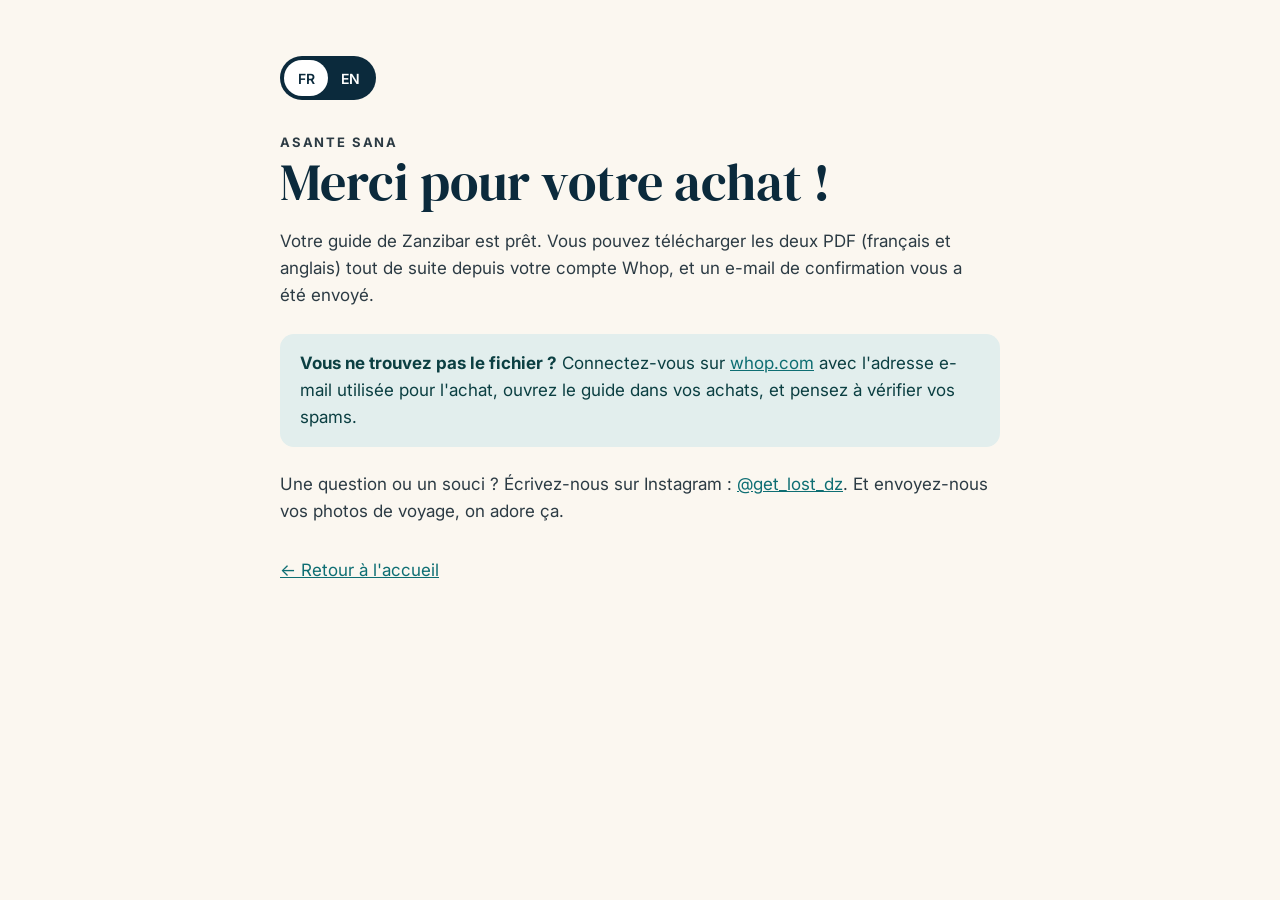
==== merci.html @ 0132ddbe "Add Zanzibar guide sales site with Whop checkout buttons One-page bilingual (FR/EN) sales page with " ====
<!doctype html>
<html lang="fr" data-lang="fr">
<head>
<meta charset="utf-8">
<meta name="viewport" content="width=device-width, initial-scale=1">
<title>Merci ! · Zanzibar, le guide complet</title>
<meta name="robots" content="noindex">
<link rel="preconnect" href="https://fonts.googleapis.com">
<link rel="preconnect" href="https://fonts.gstatic.com" crossorigin>
<link href="https://fonts.googleapis.com/css2?family=DM+Serif+Display&family=Inter:wght@400;600;700&display=swap" rel="stylesheet">
<link rel="stylesheet" href="styles.css">
<script src="script.js" defer></script>
</head>
<body>
<main class="simple">
  <div class="lang-switch" role="group" aria-label="Langue / Language" style="background: var(--navy); width: max-content; margin-bottom: 32px">
    <button type="button" data-set-lang="fr" aria-pressed="true">FR</button>
    <button type="button" data-set-lang="en" aria-pressed="false">EN</button>
  </div>

  <p class="kicker">Asante sana</p>
  <h1><span lang="fr">Merci pour votre achat !</span><span lang="en">Thank you for your purchase!</span></h1>

  <p>
    <span lang="fr">Votre guide de Zanzibar est prêt. Vous pouvez télécharger les deux PDF (français et anglais) tout de suite depuis votre compte Whop, et un e-mail de confirmation vous a été envoyé.</span>
    <span lang="en">Your Zanzibar guide is ready. You can download both PDFs (English and French) right away from your Whop account, and a confirmation email is on its way.</span>
  </p>

  <div class="note">
    <span lang="fr"><b>Vous ne trouvez pas le fichier ?</b> Connectez-vous sur <a href="https://whop.com">whop.com</a> avec l'adresse e-mail utilisée pour l'achat, ouvrez le guide dans vos achats, et pensez à vérifier vos spams.</span>
    <span lang="en"><b>Can't find the file?</b> Log in to <a href="https://whop.com">whop.com</a> with the email you used to buy, open the guide in your purchases, and check your spam folder.</span>
  </div>

  <p>
    <span lang="fr">Une question ou un souci ? Écrivez-nous sur Instagram : <a href="https://www.instagram.com/get_lost_dz/">@get_lost_dz</a>. Et envoyez-nous vos photos de voyage, on adore ça.</span>
    <span lang="en">A question or a problem? Message us on Instagram: <a href="https://www.instagram.com/get_lost_dz/">@get_lost_dz</a>. And send us your trip photos, we love them.</span>
  </p>

  <p style="margin-top: 32px"><a href="index.html"><span lang="fr">← Retour à l'accueil</span><span lang="en">← Back to home</span></a></p>
</main>
</body>
</html>
---- styles.css ----
:root {
  --navy: #0B2A3C;
  --teal: #0E6E73;
  --teal-light: #E2EEED;
  --cream: #FBF7F0;
  --sand: #F4EBDD;
  --line: #E6DCCB;
  --ink: #13232E;
  --muted: #56666E;
  --coral: #FCE9DF;
  --serif: "DM Serif Display", Georgia, serif;
  --sans: "Inter", system-ui, -apple-system, sans-serif;
}

* { box-sizing: border-box; }

html { scroll-behavior: smooth; }

body {
  margin: 0;
  background: var(--cream);
  color: var(--ink);
  font-family: var(--sans);
  font-size: 17px;
  line-height: 1.6;
}

img { max-width: 100%; display: block; }

a { color: var(--teal); }
a:hover { color: var(--navy); }

/* Langues : on n'affiche que la langue active */
html[data-lang="fr"] [lang="en"]:not(html),
html[data-lang="en"] [lang="fr"]:not(html) { display: none !important; }

h1, h2, h3 {
  font-family: var(--serif);
  font-weight: 400;
  line-height: 1.1;
  margin: 0;
  color: var(--navy);
  text-wrap: balance;
}

p { margin: 0; text-wrap: pretty; }

.wrap { max-width: 1080px; margin: 0 auto; padding: 0 20px; }

.kicker {
  font-size: 13px;
  font-weight: 700;
  letter-spacing: 0.14em;
  text-transform: uppercase;
  color: var(--teal);
}

/* ---------- Barre du haut ---------- */
.topbar {
  position: absolute;
  top: 0; left: 0; right: 0;
  z-index: 10;
}
.topbar .wrap {
  display: flex;
  justify-content: space-between;
  align-items: center;
  padding-top: 18px;
  padding-bottom: 18px;
}
.brand {
  color: #fff;
  font-weight: 700;
  letter-spacing: 0.14em;
  font-size: 14px;
  text-decoration: none;
}
.lang-switch {
  display: flex;
  background: rgba(11, 42, 60, 0.55);
  border-radius: 999px;
  padding: 4px;
}
.lang-switch button {
  border: 0;
  background: transparent;
  color: #fff;
  font: 600 14px var(--sans);
  min-width: 44px;
  min-height: 36px;
  border-radius: 999px;
  cursor: pointer;
}
.lang-switch button[aria-pressed="true"] { background: #fff; color: var(--navy); }

/* ---------- Hero ---------- */
.hero {
  position: relative;
  min-height: 640px;
  display: flex;
  align-items: flex-end;
  color: #fff;
  background: var(--navy);
}
.hero-img {
  position: absolute;
  inset: 0;
  width: 100%;
  height: 100%;
  object-fit: cover;
}
.hero::after {
  content: "";
  position: absolute;
  inset: 0;
  background:
    linear-gradient(90deg, rgba(11,42,60,0.72) 0%, rgba(11,42,60,0.35) 55%, rgba(11,42,60,0) 80%),
    linear-gradient(180deg, rgba(11,42,60,0.25) 0%, rgba(11,42,60,0.35) 45%, rgba(11,42,60,0.92) 100%);
}
.hero .wrap {
  position: relative;
  z-index: 1;
  padding-top: 120px;
  padding-bottom: 56px;
  width: 100%;
}
.hero .kicker { color: #9FE0D9; }
.hero h1 {
  color: #fff;
  font-size: clamp(48px, 9vw, 96px);
  margin: 10px 0 14px;
}
.hero .lead {
  font-size: clamp(18px, 2.4vw, 22px);
  max-width: 620px;
  color: #EDE4D6;
}

/* ---------- Bloc d'achat ---------- */
.buy-block {
  margin-top: 28px;
  display: flex;
  flex-wrap: wrap;
  align-items: center;
  gap: 16px 22px;
}
.price { display: flex; align-items: baseline; gap: 10px; }
.price .now { font-family: var(--serif); font-size: 44px; line-height: 1; }
.price .was { text-decoration: line-through; opacity: 0.7; font-size: 18px; }
.price-note { font-size: 14px; opacity: 0.85; width: 100%; }

.buy {
  display: inline-flex;
  align-items: center;
  justify-content: center;
  min-height: 56px;
  padding: 0 30px;
  border-radius: 999px;
  background: #F2B33D;
  color: var(--navy);
  font-weight: 700;
  font-size: 18px;
  text-decoration: none;
  transition: transform 0.15s ease, background 0.15s ease;
}
.buy:hover { background: #F7C462; color: var(--navy); transform: translateY(-1px); }
.buy:focus-visible { outline: 3px solid #fff; outline-offset: 3px; }
.buy.is-disabled {
  background: #C9C2B6;
  color: #3C4A52;
  cursor: not-allowed;
  transform: none;
}

/* ---------- Sections ---------- */
section.block { padding: 80px 0; }
.block h2 { font-size: clamp(34px, 5vw, 48px); margin: 8px 0 16px; }
.block .intro { max-width: 680px; color: var(--muted); }

.inside {
  margin-top: 36px;
  display: grid;
  grid-template-columns: repeat(auto-fit, minmax(260px, 1fr));
  gap: 14px;
}
.inside li {
  list-style: none;
  background: #fff;
  border: 1px solid var(--line);
  border-radius: 14px;
  padding: 18px 20px;
  display: flex;
  gap: 14px;
  align-items: flex-start;
}
.inside { padding: 0; }
.inside .num {
  flex: none;
  font-family: var(--serif);
  font-size: 22px;
  color: var(--teal);
  line-height: 1.2;
  min-width: 28px;
}

.both-lang {
  margin-top: 26px;
  background: var(--teal-light);
  color: #0B3F42;
  border-radius: 14px;
  padding: 16px 20px;
  font-weight: 600;
}

/* Aperçu */
.preview { background: var(--sand); }
.gallery {
  margin-top: 32px;
  display: grid;
  grid-template-columns: repeat(auto-fit, minmax(240px, 1fr));
  gap: 16px;
}
.gallery figure { margin: 0; }
.gallery img {
  width: 100%;
  aspect-ratio: 4 / 3;
  object-fit: cover;
  border-radius: 14px;
}
.gallery figcaption { margin-top: 8px; font-size: 15px; color: var(--muted); }

/* Pour qui */
.for-who {
  margin-top: 32px;
  display: grid;
  grid-template-columns: repeat(auto-fit, minmax(220px, 1fr));
  gap: 14px;
}
.for-who div {
  background: #fff;
  border: 1px solid var(--line);
  border-radius: 14px;
  padding: 20px;
}
.for-who h3 { font-size: 22px; margin-bottom: 6px; }
.for-who p { color: var(--muted); font-size: 16px; }

/* FAQ */
.faq { margin-top: 28px; max-width: 760px; }
.faq details {
  background: #fff;
  border: 1px solid var(--line);
  border-radius: 14px;
  padding: 0 20px;
  margin-bottom: 10px;
}
.faq summary {
  cursor: pointer;
  font-weight: 600;
  padding: 18px 0;
  min-height: 44px;
}
.faq details p { padding-bottom: 18px; color: var(--muted); }

/* Appel final */
.final {
  background: var(--navy);
  color: #F4EBDD;
  text-align: center;
}
.final h2 { color: #fff; }
.final .intro { color: #C9D4DA; margin: 0 auto; }
.final .buy-block { justify-content: center; }
.final .price-note { text-align: center; }

/* Pied de page */
footer {
  padding: 36px 0 48px;
  font-size: 15px;
  color: var(--muted);
}
footer .wrap {
  display: flex;
  flex-wrap: wrap;
  justify-content: space-between;
  gap: 16px;
}
footer nav { display: flex; flex-wrap: wrap; gap: 8px 20px; }
footer a { color: var(--muted); }

/* ---------- Pages simples (merci, légal) ---------- */
.simple {
  max-width: 760px;
  margin: 0 auto;
  padding: 56px 20px 72px;
}
.simple .back { display: inline-block; margin-bottom: 28px; font-weight: 600; }
.simple h1 { font-size: clamp(36px, 6vw, 52px); margin-bottom: 18px; }
.simple h2 { font-size: 26px; margin: 34px 0 10px; }
.simple p, .simple li { color: #2C3B44; }
.simple p + p { margin-top: 12px; }
.simple ul { padding-left: 20px; }
.fill {
  background: var(--coral);
  color: #5A2410;
  padding: 1px 6px;
  border-radius: 6px;
  font-weight: 600;
}
.note {
  background: var(--teal-light);
  color: #0B3F42;
  border-radius: 14px;
  padding: 16px 20px;
  margin: 24px 0;
}

@media (max-width: 600px) {
  body { font-size: 16px; }
  .hero { min-height: 600px; }
  .hero .wrap { padding-bottom: 40px; }
  section.block { padding: 60px 0; }
  .buy { width: 100%; }
}
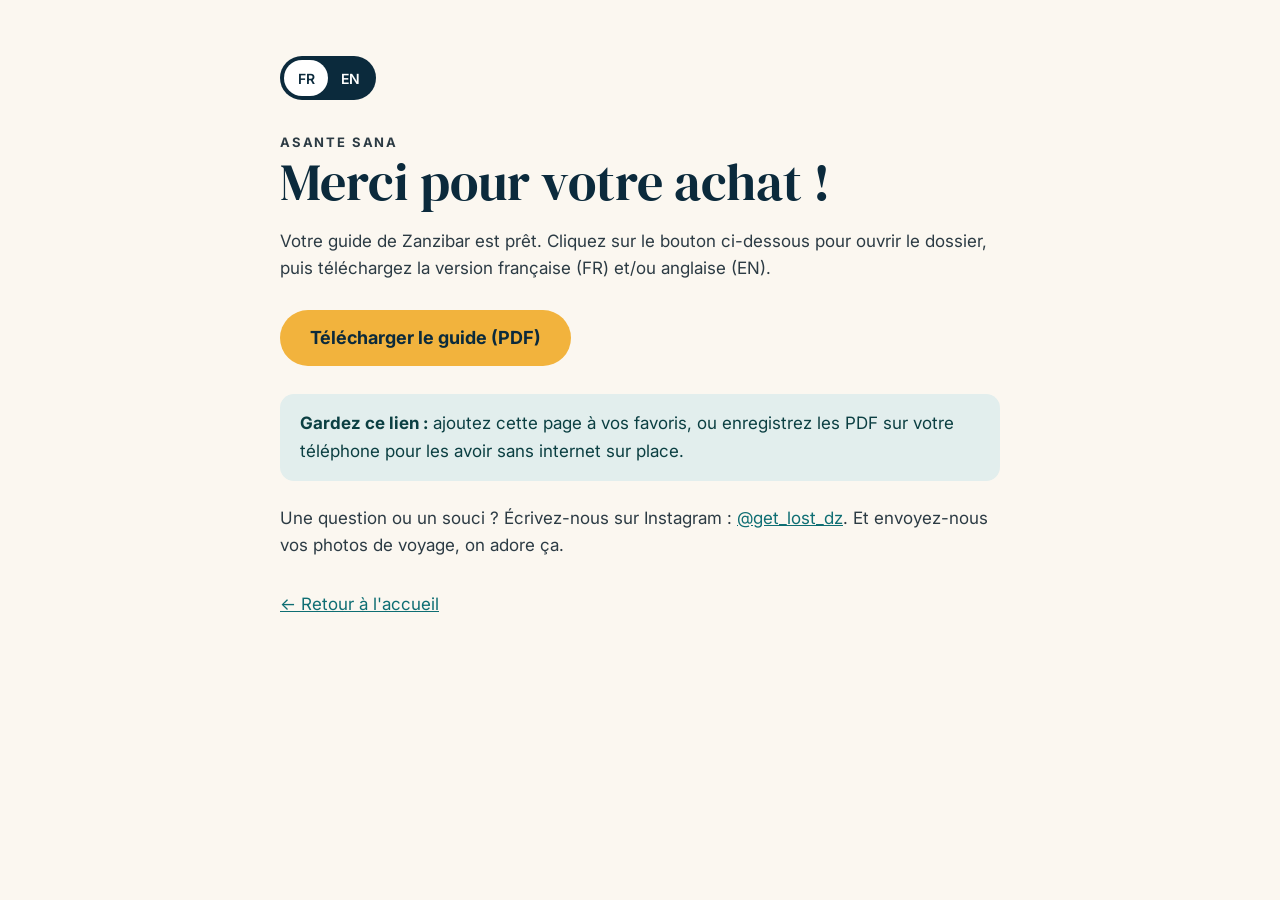
==== commit a28d55da: "Add Google Drive download button to thank-you page Co-Authored-By: Claude Opus 5.5 <noreply@anthropi" ====
--- a/merci.html
+++ b/merci.html
@@ -22,13 +22,19 @@
   <h1><span lang="fr">Merci pour votre achat !</span><span lang="en">Thank you for your purchase!</span></h1>
 
   <p>
-    <span lang="fr">Votre guide de Zanzibar est prêt. Vous pouvez télécharger les deux PDF (français et anglais) tout de suite depuis votre compte Whop, et un e-mail de confirmation vous a été envoyé.</span>
-    <span lang="en">Your Zanzibar guide is ready. You can download both PDFs (English and French) right away from your Whop account, and a confirmation email is on its way.</span>
+    <span lang="fr">Votre guide de Zanzibar est prêt. Cliquez sur le bouton ci-dessous pour ouvrir le dossier, puis téléchargez la version française (FR) et/ou anglaise (EN).</span>
+    <span lang="en">Your Zanzibar guide is ready. Click the button below to open the folder, then download the English (EN) and/or French (FR) version.</span>
+  </p>
+
+  <p style="margin: 28px 0">
+    <a class="buy" href="https://drive.google.com/drive/folders/193MFcpG2J5OfWb5Clvi0JL6OlXAbzqs8?usp=drive_link" target="_blank" rel="noopener">
+      <span lang="fr">Télécharger le guide (PDF)</span><span lang="en">Download the guide (PDF)</span>
+    </a>
   </p>
 
   <div class="note">
-    <span lang="fr"><b>Vous ne trouvez pas le fichier ?</b> Connectez-vous sur <a href="https://whop.com">whop.com</a> avec l'adresse e-mail utilisée pour l'achat, ouvrez le guide dans vos achats, et pensez à vérifier vos spams.</span>
-    <span lang="en"><b>Can't find the file?</b> Log in to <a href="https://whop.com">whop.com</a> with the email you used to buy, open the guide in your purchases, and check your spam folder.</span>
+    <span lang="fr"><b>Gardez ce lien :</b> ajoutez cette page à vos favoris, ou enregistrez les PDF sur votre téléphone pour les avoir sans internet sur place.</span>
+    <span lang="en"><b>Keep this link:</b> bookmark this page, or save the PDFs to your phone so you have them offline on the island.</span>
   </div>
 
   <p>
